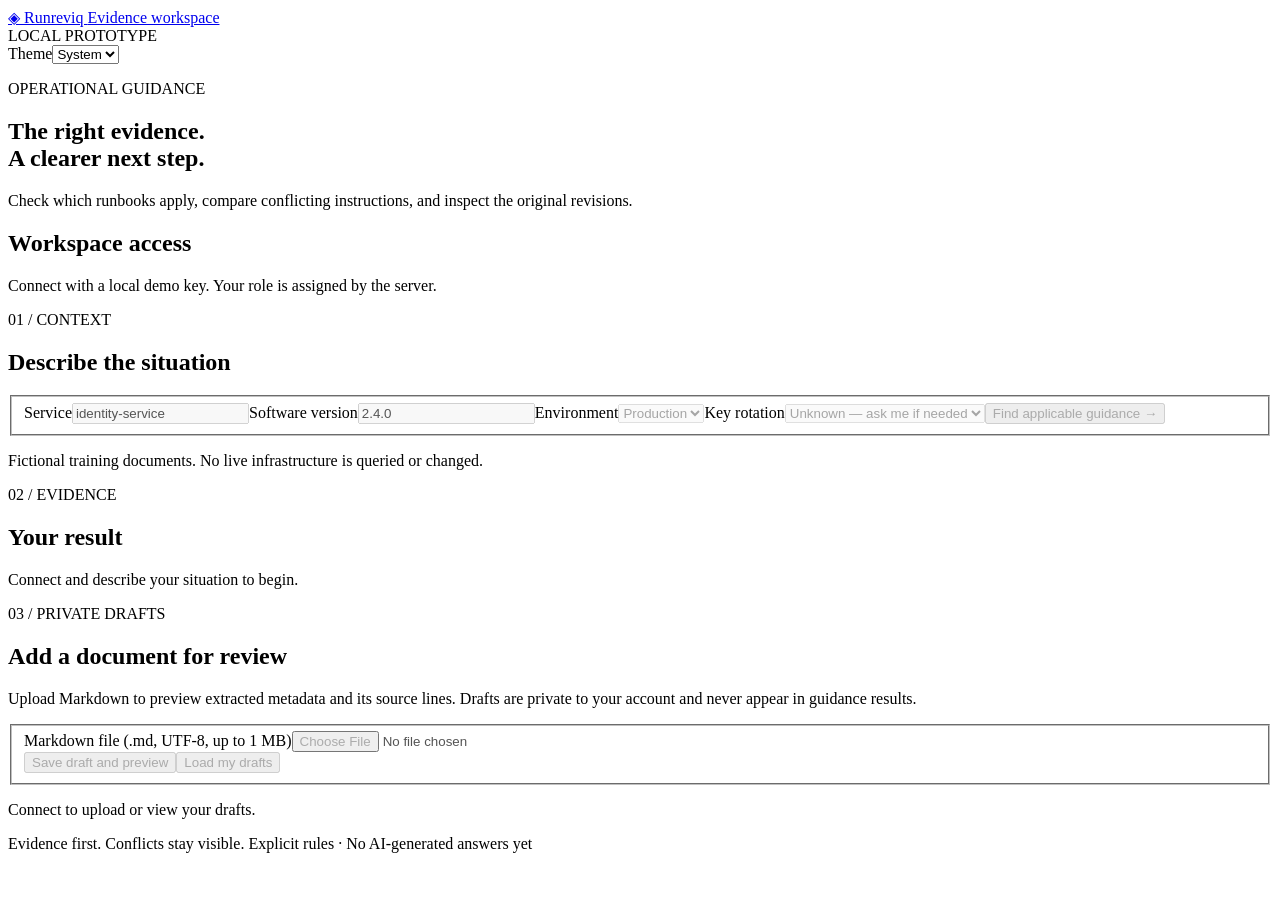
==== runreviq/web/index.html @ 277ffb5f "refactor(branding): rename project and Python package to Runreviq" ====
<!doctype html>
<html lang="en"><head><meta charset="utf-8"><meta name="viewport" content="width=device-width, initial-scale=1"><title>Runreviq · Evidence workspace</title><script src="/assets/theme.js"></script><link rel="stylesheet" href="/assets/app.css"><script src="/assets/app.js" defer></script></head>
<body>
<header><a class="brand" href="/">◈ Runreviq <span>Evidence workspace</span></a><div class="header-controls"><span class="local">LOCAL PROTOTYPE</span><div class="theme-control"><label for="theme">Theme</label><select id="theme"><option value="system">System</option><option value="light">Light</option><option value="dark">Dark</option></select></div></div></header>
<main>
<section class="intro"><p class="eyebrow">OPERATIONAL GUIDANCE</p><h1>The right evidence.<br>A clearer next step.</h1><p>Check which runbooks apply, compare conflicting instructions, and inspect the original revisions.</p></section>
<section class="access panel" aria-labelledby="access-title"><div><h2 id="access-title">Workspace access</h2><p id="identity">Connect with a local demo key. Your role is assigned by the server.</p></div><div id="google-access" hidden><a href="/auth/google/login">Continue with Google</a><p class="hint">Your account needs a Runreviq role assigned by the operator.</p></div><form id="access-form" hidden><label for="key">Access key</label><div class="row"><input id="key" type="password" autocomplete="off" required placeholder="Paste your local demo key" maxlength="256"><button id="connect" type="submit">Connect</button></div></form><button id="disconnect" type="button" hidden>Disconnect</button><p class="hint" id="access-hint"></p><p id="access-status" role="status" aria-live="polite"></p></section>
<div class="workspace"><aside class="panel"><p class="eyebrow">01 / CONTEXT</p><h2>Describe the situation</h2><form id="query-form"><fieldset id="query-fields" disabled><label for="service">Service</label><input id="service" value="identity-service" required maxlength="100" pattern="[A-Za-z0-9_-]+"><label for="version">Software version</label><input id="version" value="2.4.0" required maxlength="32" pattern="[0-9]+\.[0-9]+\.[0-9]+" placeholder="2.4.0"><label for="environment">Environment</label><select id="environment"><option value="production">Production</option><option value="staging">Staging</option></select><label for="rotation">Key rotation</label><select id="rotation"><option value="unknown">Unknown — ask me if needed</option><option value="true">Enabled</option><option value="false">Disabled</option></select><button id="submit-query" type="submit">Find applicable guidance <span aria-hidden="true">→</span></button></fieldset></form><p class="hint">Fictional training documents. No live infrastructure is queried or changed.</p></aside>
<section class="panel results" aria-labelledby="results-title"><p class="eyebrow">02 / EVIDENCE</p><h2 id="results-title">Your result</h2><p id="query-status" role="status" aria-live="polite">Connect and describe your situation to begin.</p><div id="result"></div></section></div>
<section id="viewer" class="panel" hidden aria-labelledby="viewer-title"><div class="row spread"><h2 id="viewer-title" tabindex="-1">Document revision</h2><button id="close-viewer" type="button">Close document</button></div><p id="viewer-meta"></p><p class="hint">Stored source text. Readability does not establish applicability; use the selection result.</p><ol id="document-lines"></ol><details><summary>Stored content and metadata checksum</summary><code id="checksum"></code></details></section>
<section class="panel draft-workspace" aria-labelledby="draft-title"><p class="eyebrow">03 / PRIVATE DRAFTS</p><h2 id="draft-title">Add a document for review</h2><p>Upload Markdown to preview extracted metadata and its source lines. Drafts are private to your account and never appear in guidance results.</p><form id="draft-form"><fieldset id="draft-fields" disabled><label for="draft-file">Markdown file (.md, UTF-8, up to 1 MB)</label><input id="draft-file" type="file" accept=".md,text/markdown" required><div class="row"><button id="upload-draft" type="submit">Save draft and preview</button><button id="load-drafts" type="button">Load my drafts</button></div></fieldset></form><p id="draft-status" role="status" aria-live="polite">Connect to upload or view your drafts.</p><div id="draft-list"></div><div id="draft-preview"></div></section>
<footer>Evidence first. Conflicts stay visible. <span>Explicit rules · No AI-generated answers yet</span></footer>
</main></body></html>
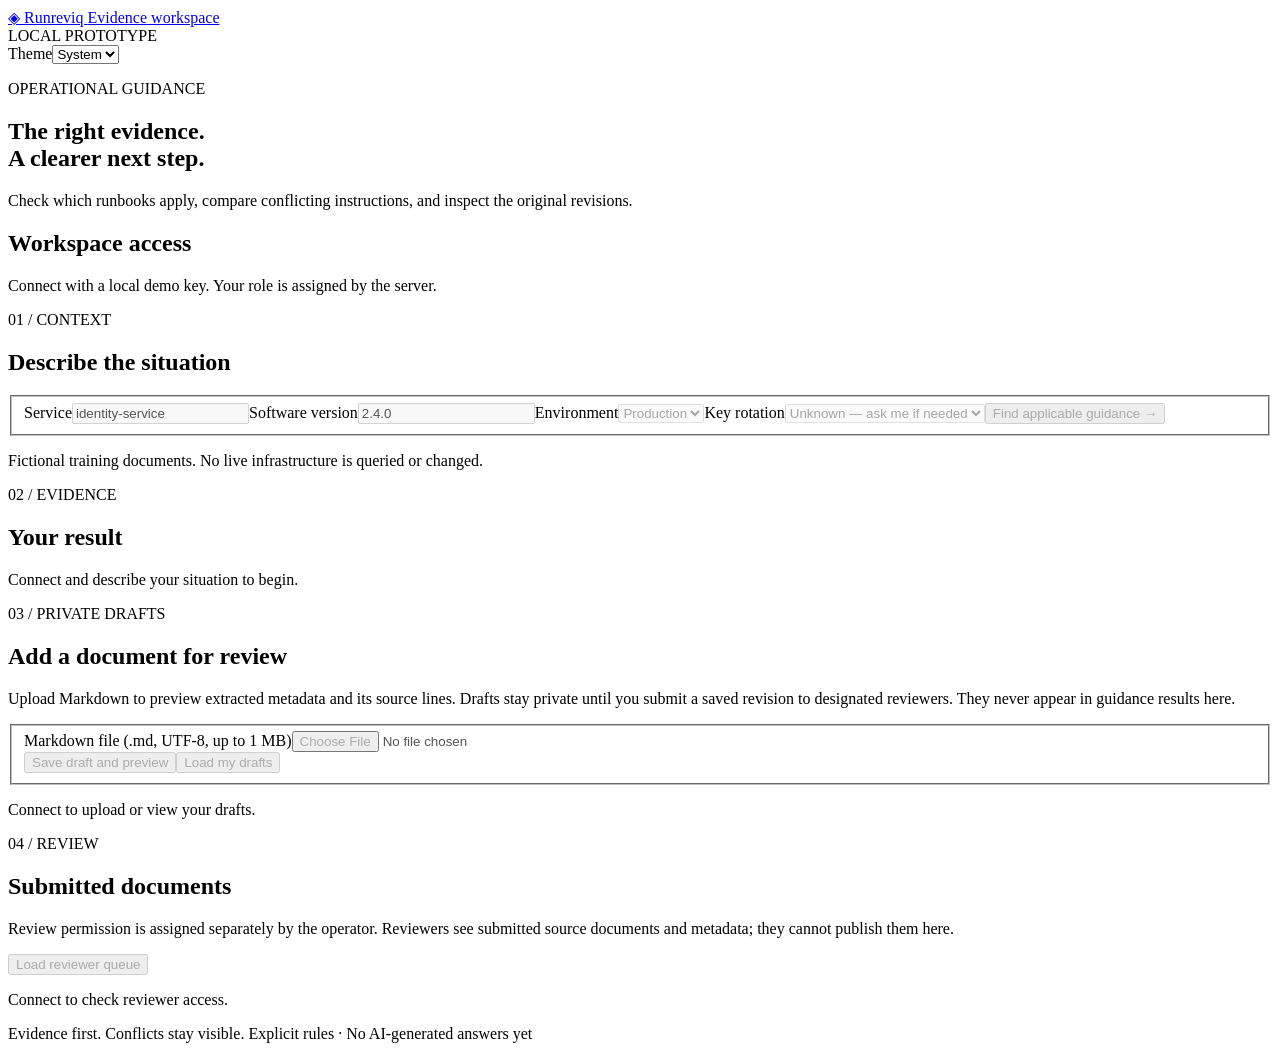
==== commit 882b2788: "feat(review): add immutable submissions and independent reviewer decisions" ====
--- a/runreviq/web/index.html
+++ b/runreviq/web/index.html
@@ -8,6 +8,7 @@
 <div class="workspace"><aside class="panel"><p class="eyebrow">01 / CONTEXT</p><h2>Describe the situation</h2><form id="query-form"><fieldset id="query-fields" disabled><label for="service">Service</label><input id="service" value="identity-service" required maxlength="100" pattern="[A-Za-z0-9_-]+"><label for="version">Software version</label><input id="version" value="2.4.0" required maxlength="32" pattern="[0-9]+\.[0-9]+\.[0-9]+" placeholder="2.4.0"><label for="environment">Environment</label><select id="environment"><option value="production">Production</option><option value="staging">Staging</option></select><label for="rotation">Key rotation</label><select id="rotation"><option value="unknown">Unknown — ask me if needed</option><option value="true">Enabled</option><option value="false">Disabled</option></select><button id="submit-query" type="submit">Find applicable guidance <span aria-hidden="true">→</span></button></fieldset></form><p class="hint">Fictional training documents. No live infrastructure is queried or changed.</p></aside>
 <section class="panel results" aria-labelledby="results-title"><p class="eyebrow">02 / EVIDENCE</p><h2 id="results-title">Your result</h2><p id="query-status" role="status" aria-live="polite">Connect and describe your situation to begin.</p><div id="result"></div></section></div>
 <section id="viewer" class="panel" hidden aria-labelledby="viewer-title"><div class="row spread"><h2 id="viewer-title" tabindex="-1">Document revision</h2><button id="close-viewer" type="button">Close document</button></div><p id="viewer-meta"></p><p class="hint">Stored source text. Readability does not establish applicability; use the selection result.</p><ol id="document-lines"></ol><details><summary>Stored content and metadata checksum</summary><code id="checksum"></code></details></section>
-<section class="panel draft-workspace" aria-labelledby="draft-title"><p class="eyebrow">03 / PRIVATE DRAFTS</p><h2 id="draft-title">Add a document for review</h2><p>Upload Markdown to preview extracted metadata and its source lines. Drafts are private to your account and never appear in guidance results.</p><form id="draft-form"><fieldset id="draft-fields" disabled><label for="draft-file">Markdown file (.md, UTF-8, up to 1 MB)</label><input id="draft-file" type="file" accept=".md,text/markdown" required><div class="row"><button id="upload-draft" type="submit">Save draft and preview</button><button id="load-drafts" type="button">Load my drafts</button></div></fieldset></form><p id="draft-status" role="status" aria-live="polite">Connect to upload or view your drafts.</p><div id="draft-list"></div><div id="draft-preview"></div></section>
+<section class="panel draft-workspace" aria-labelledby="draft-title"><p class="eyebrow">03 / PRIVATE DRAFTS</p><h2 id="draft-title">Add a document for review</h2><p>Upload Markdown to preview extracted metadata and its source lines. Drafts stay private until you submit a saved revision to designated reviewers. They never appear in guidance results here.</p><form id="draft-form"><fieldset id="draft-fields" disabled><label for="draft-file">Markdown file (.md, UTF-8, up to 1 MB)</label><input id="draft-file" type="file" accept=".md,text/markdown" required><div class="row"><button id="upload-draft" type="submit">Save draft and preview</button><button id="load-drafts" type="button">Load my drafts</button></div></fieldset></form><p id="draft-status" role="status" aria-live="polite">Connect to upload or view your drafts.</p><div id="draft-list"></div><div id="draft-preview"></div></section>
+<section class="panel draft-workspace" aria-labelledby="review-queue-title"><p class="eyebrow">04 / REVIEW</p><h2 id="review-queue-title">Submitted documents</h2><p>Review permission is assigned separately by the operator. Reviewers see submitted source documents and metadata; they cannot publish them here.</p><button id="load-review-queue" type="button" disabled>Load reviewer queue</button><p id="review-status" role="status" aria-live="polite">Connect to check reviewer access.</p><div id="review-queue"></div><div id="submission-preview"></div></section>
 <footer>Evidence first. Conflicts stay visible. <span>Explicit rules · No AI-generated answers yet</span></footer>
 </main></body></html>
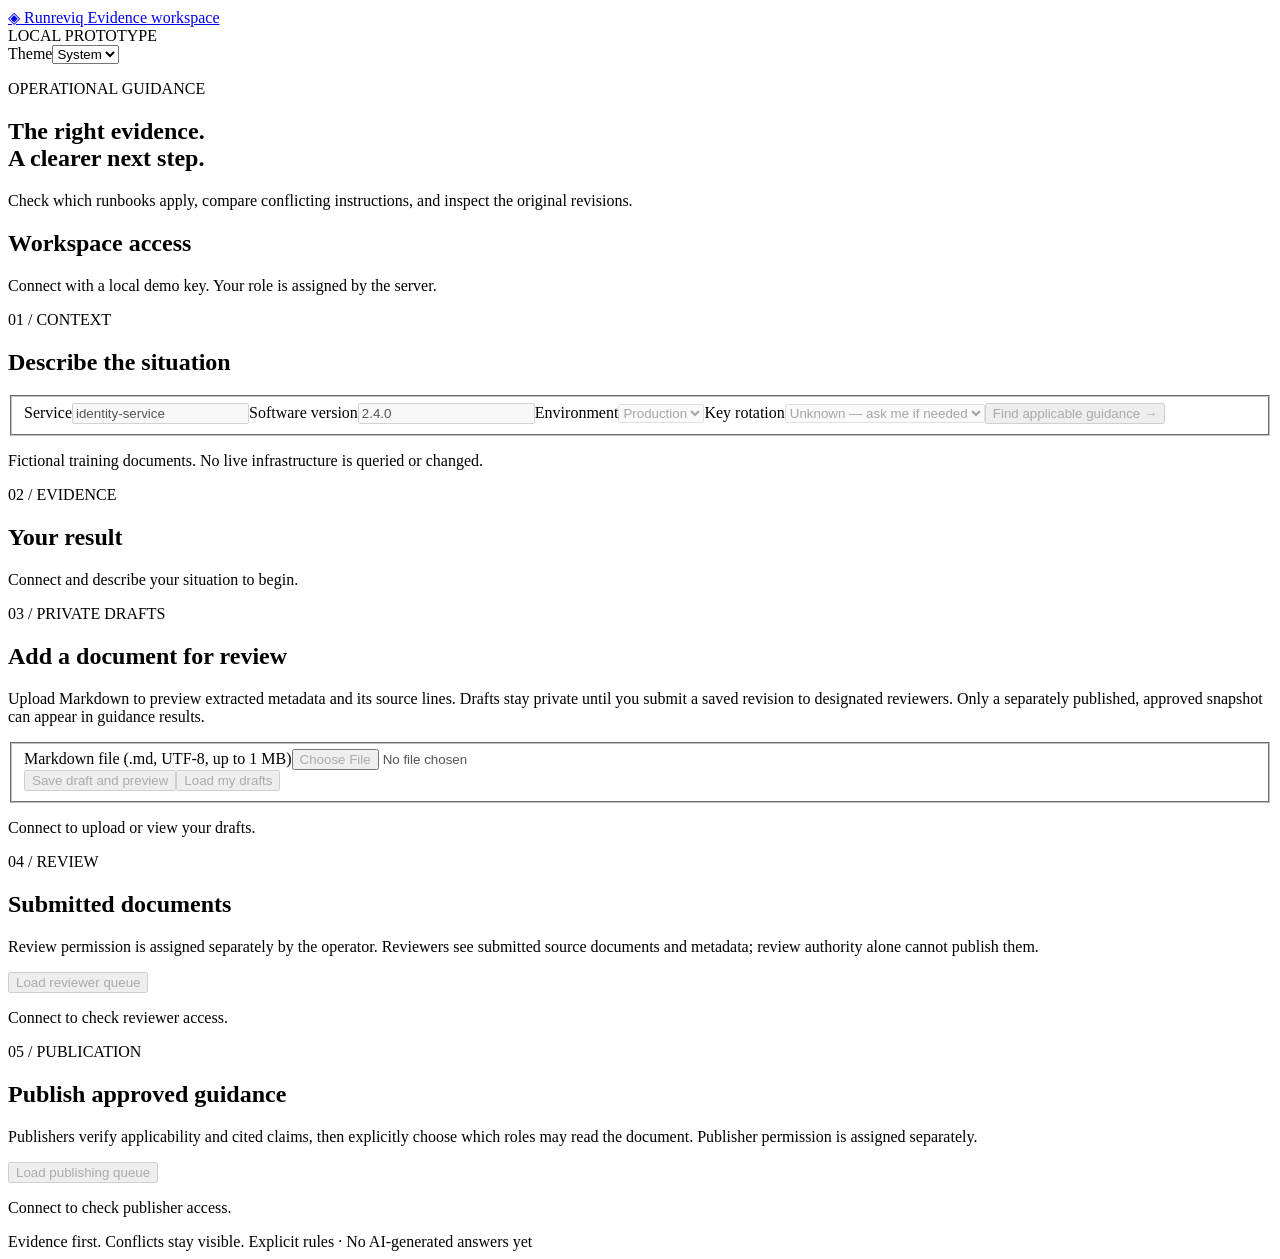
==== commit 7660fc21: "feat(publication): publish approved snapshots with cited claims and explicit access" ====
--- a/runreviq/web/index.html
+++ b/runreviq/web/index.html
@@ -8,7 +8,8 @@
 <div class="workspace"><aside class="panel"><p class="eyebrow">01 / CONTEXT</p><h2>Describe the situation</h2><form id="query-form"><fieldset id="query-fields" disabled><label for="service">Service</label><input id="service" value="identity-service" required maxlength="100" pattern="[A-Za-z0-9_-]+"><label for="version">Software version</label><input id="version" value="2.4.0" required maxlength="32" pattern="[0-9]+\.[0-9]+\.[0-9]+" placeholder="2.4.0"><label for="environment">Environment</label><select id="environment"><option value="production">Production</option><option value="staging">Staging</option></select><label for="rotation">Key rotation</label><select id="rotation"><option value="unknown">Unknown — ask me if needed</option><option value="true">Enabled</option><option value="false">Disabled</option></select><button id="submit-query" type="submit">Find applicable guidance <span aria-hidden="true">→</span></button></fieldset></form><p class="hint">Fictional training documents. No live infrastructure is queried or changed.</p></aside>
 <section class="panel results" aria-labelledby="results-title"><p class="eyebrow">02 / EVIDENCE</p><h2 id="results-title">Your result</h2><p id="query-status" role="status" aria-live="polite">Connect and describe your situation to begin.</p><div id="result"></div></section></div>
 <section id="viewer" class="panel" hidden aria-labelledby="viewer-title"><div class="row spread"><h2 id="viewer-title" tabindex="-1">Document revision</h2><button id="close-viewer" type="button">Close document</button></div><p id="viewer-meta"></p><p class="hint">Stored source text. Readability does not establish applicability; use the selection result.</p><ol id="document-lines"></ol><details><summary>Stored content and metadata checksum</summary><code id="checksum"></code></details></section>
-<section class="panel draft-workspace" aria-labelledby="draft-title"><p class="eyebrow">03 / PRIVATE DRAFTS</p><h2 id="draft-title">Add a document for review</h2><p>Upload Markdown to preview extracted metadata and its source lines. Drafts stay private until you submit a saved revision to designated reviewers. They never appear in guidance results here.</p><form id="draft-form"><fieldset id="draft-fields" disabled><label for="draft-file">Markdown file (.md, UTF-8, up to 1 MB)</label><input id="draft-file" type="file" accept=".md,text/markdown" required><div class="row"><button id="upload-draft" type="submit">Save draft and preview</button><button id="load-drafts" type="button">Load my drafts</button></div></fieldset></form><p id="draft-status" role="status" aria-live="polite">Connect to upload or view your drafts.</p><div id="draft-list"></div><div id="draft-preview"></div></section>
-<section class="panel draft-workspace" aria-labelledby="review-queue-title"><p class="eyebrow">04 / REVIEW</p><h2 id="review-queue-title">Submitted documents</h2><p>Review permission is assigned separately by the operator. Reviewers see submitted source documents and metadata; they cannot publish them here.</p><button id="load-review-queue" type="button" disabled>Load reviewer queue</button><p id="review-status" role="status" aria-live="polite">Connect to check reviewer access.</p><div id="review-queue"></div><div id="submission-preview"></div></section>
+<section class="panel draft-workspace" aria-labelledby="draft-title"><p class="eyebrow">03 / PRIVATE DRAFTS</p><h2 id="draft-title">Add a document for review</h2><p>Upload Markdown to preview extracted metadata and its source lines. Drafts stay private until you submit a saved revision to designated reviewers. Only a separately published, approved snapshot can appear in guidance results.</p><form id="draft-form"><fieldset id="draft-fields" disabled><label for="draft-file">Markdown file (.md, UTF-8, up to 1 MB)</label><input id="draft-file" type="file" accept=".md,text/markdown" required><div class="row"><button id="upload-draft" type="submit">Save draft and preview</button><button id="load-drafts" type="button">Load my drafts</button></div></fieldset></form><p id="draft-status" role="status" aria-live="polite">Connect to upload or view your drafts.</p><div id="draft-list"></div><div id="draft-preview"></div></section>
+<section class="panel draft-workspace" aria-labelledby="review-queue-title"><p class="eyebrow">04 / REVIEW</p><h2 id="review-queue-title">Submitted documents</h2><p>Review permission is assigned separately by the operator. Reviewers see submitted source documents and metadata; review authority alone cannot publish them.</p><button id="load-review-queue" type="button" disabled>Load reviewer queue</button><p id="review-status" role="status" aria-live="polite">Connect to check reviewer access.</p><div id="review-queue"></div><div id="submission-preview"></div></section>
+<section class="panel draft-workspace" aria-labelledby="publish-title"><p class="eyebrow">05 / PUBLICATION</p><h2 id="publish-title">Publish approved guidance</h2><p>Publishers verify applicability and cited claims, then explicitly choose which roles may read the document. Publisher permission is assigned separately.</p><button id="load-publish-queue" type="button" disabled>Load publishing queue</button><p id="publish-status" role="status" aria-live="polite">Connect to check publisher access.</p><div id="publish-queue"></div><div id="publish-preview"></div></section>
 <footer>Evidence first. Conflicts stay visible. <span>Explicit rules · No AI-generated answers yet</span></footer>
 </main></body></html>
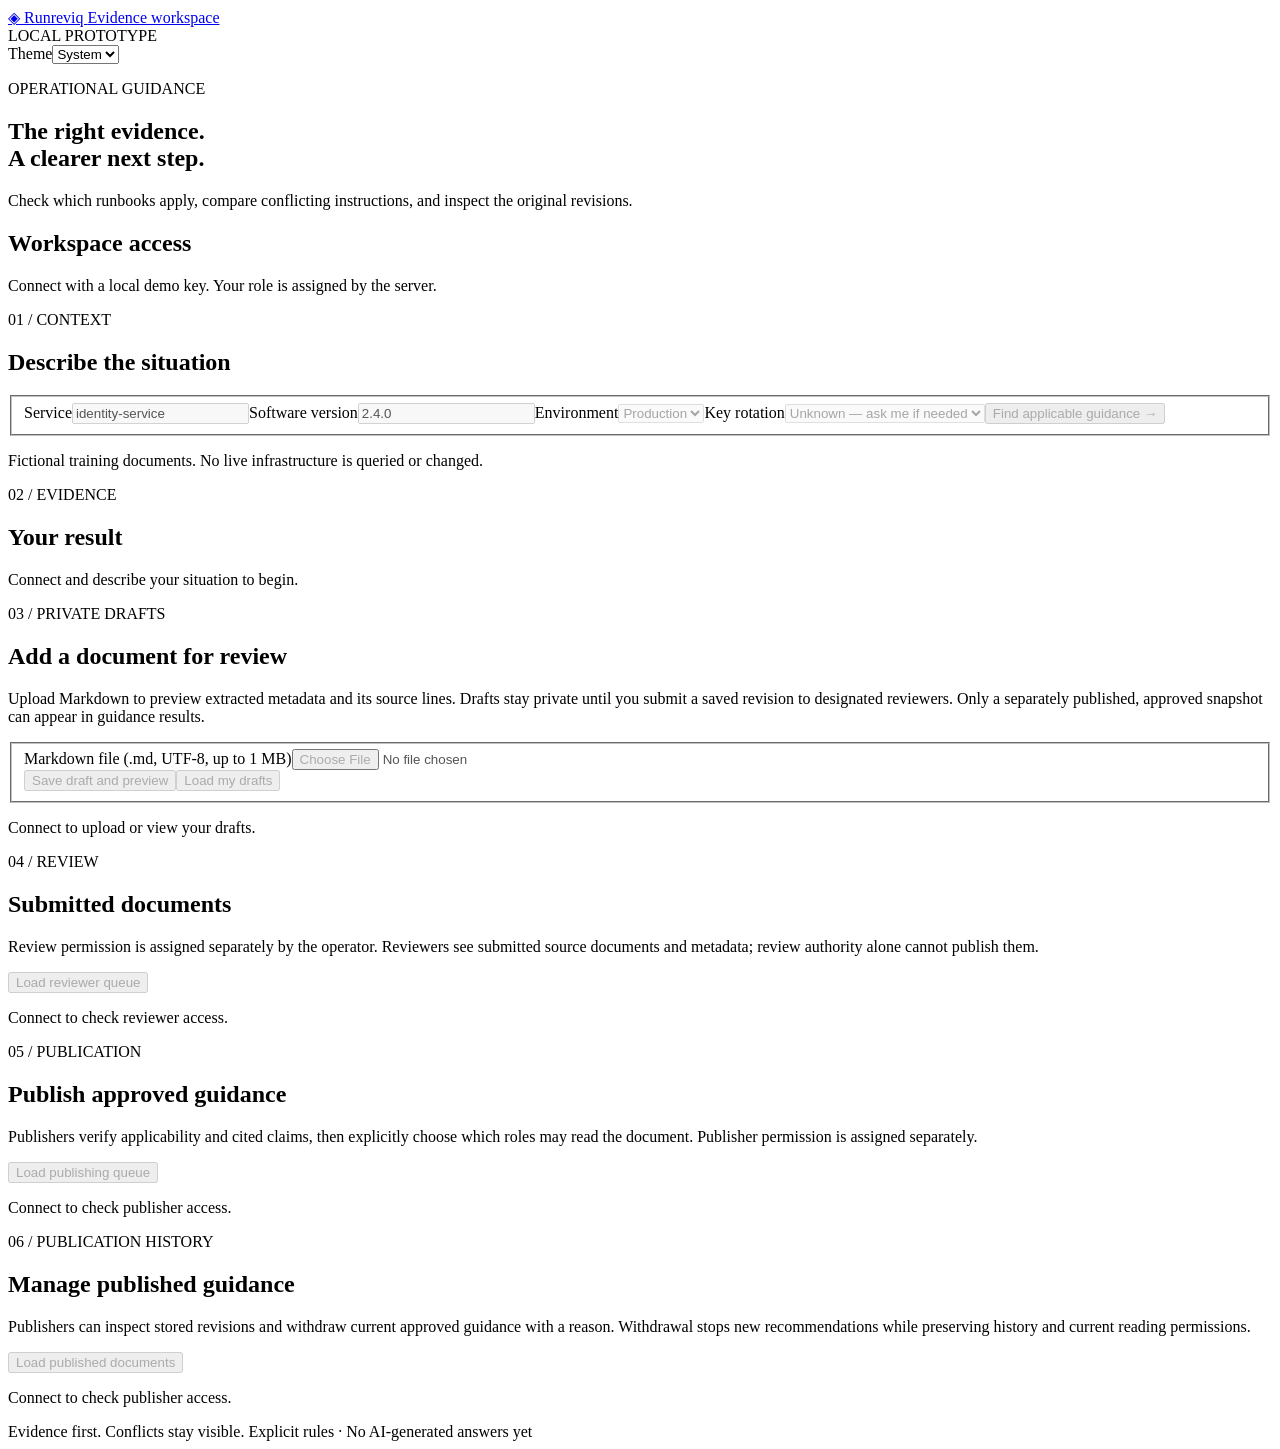
==== commit 57d622bd: "feat(lifecycle): manage published history and withdraw outdated guidance" ====
--- a/runreviq/web/index.html
+++ b/runreviq/web/index.html
@@ -11,5 +11,6 @@
 <section class="panel draft-workspace" aria-labelledby="draft-title"><p class="eyebrow">03 / PRIVATE DRAFTS</p><h2 id="draft-title">Add a document for review</h2><p>Upload Markdown to preview extracted metadata and its source lines. Drafts stay private until you submit a saved revision to designated reviewers. Only a separately published, approved snapshot can appear in guidance results.</p><form id="draft-form"><fieldset id="draft-fields" disabled><label for="draft-file">Markdown file (.md, UTF-8, up to 1 MB)</label><input id="draft-file" type="file" accept=".md,text/markdown" required><div class="row"><button id="upload-draft" type="submit">Save draft and preview</button><button id="load-drafts" type="button">Load my drafts</button></div></fieldset></form><p id="draft-status" role="status" aria-live="polite">Connect to upload or view your drafts.</p><div id="draft-list"></div><div id="draft-preview"></div></section>
 <section class="panel draft-workspace" aria-labelledby="review-queue-title"><p class="eyebrow">04 / REVIEW</p><h2 id="review-queue-title">Submitted documents</h2><p>Review permission is assigned separately by the operator. Reviewers see submitted source documents and metadata; review authority alone cannot publish them.</p><button id="load-review-queue" type="button" disabled>Load reviewer queue</button><p id="review-status" role="status" aria-live="polite">Connect to check reviewer access.</p><div id="review-queue"></div><div id="submission-preview"></div></section>
 <section class="panel draft-workspace" aria-labelledby="publish-title"><p class="eyebrow">05 / PUBLICATION</p><h2 id="publish-title">Publish approved guidance</h2><p>Publishers verify applicability and cited claims, then explicitly choose which roles may read the document. Publisher permission is assigned separately.</p><button id="load-publish-queue" type="button" disabled>Load publishing queue</button><p id="publish-status" role="status" aria-live="polite">Connect to check publisher access.</p><div id="publish-queue"></div><div id="publish-preview"></div></section>
+<section class="panel draft-workspace" aria-labelledby="manage-title"><p class="eyebrow">06 / PUBLICATION HISTORY</p><h2 id="manage-title">Manage published guidance</h2><p>Publishers can inspect stored revisions and withdraw current approved guidance with a reason. Withdrawal stops new recommendations while preserving history and current reading permissions.</p><button id="load-managed" type="button" disabled>Load published documents</button><p id="manage-status" role="status" aria-live="polite">Connect to check publisher access.</p><div id="managed-list"></div><div id="managed-history"></div><div id="managed-source"></div></section>
 <footer>Evidence first. Conflicts stay visible. <span>Explicit rules · No AI-generated answers yet</span></footer>
 </main></body></html>
